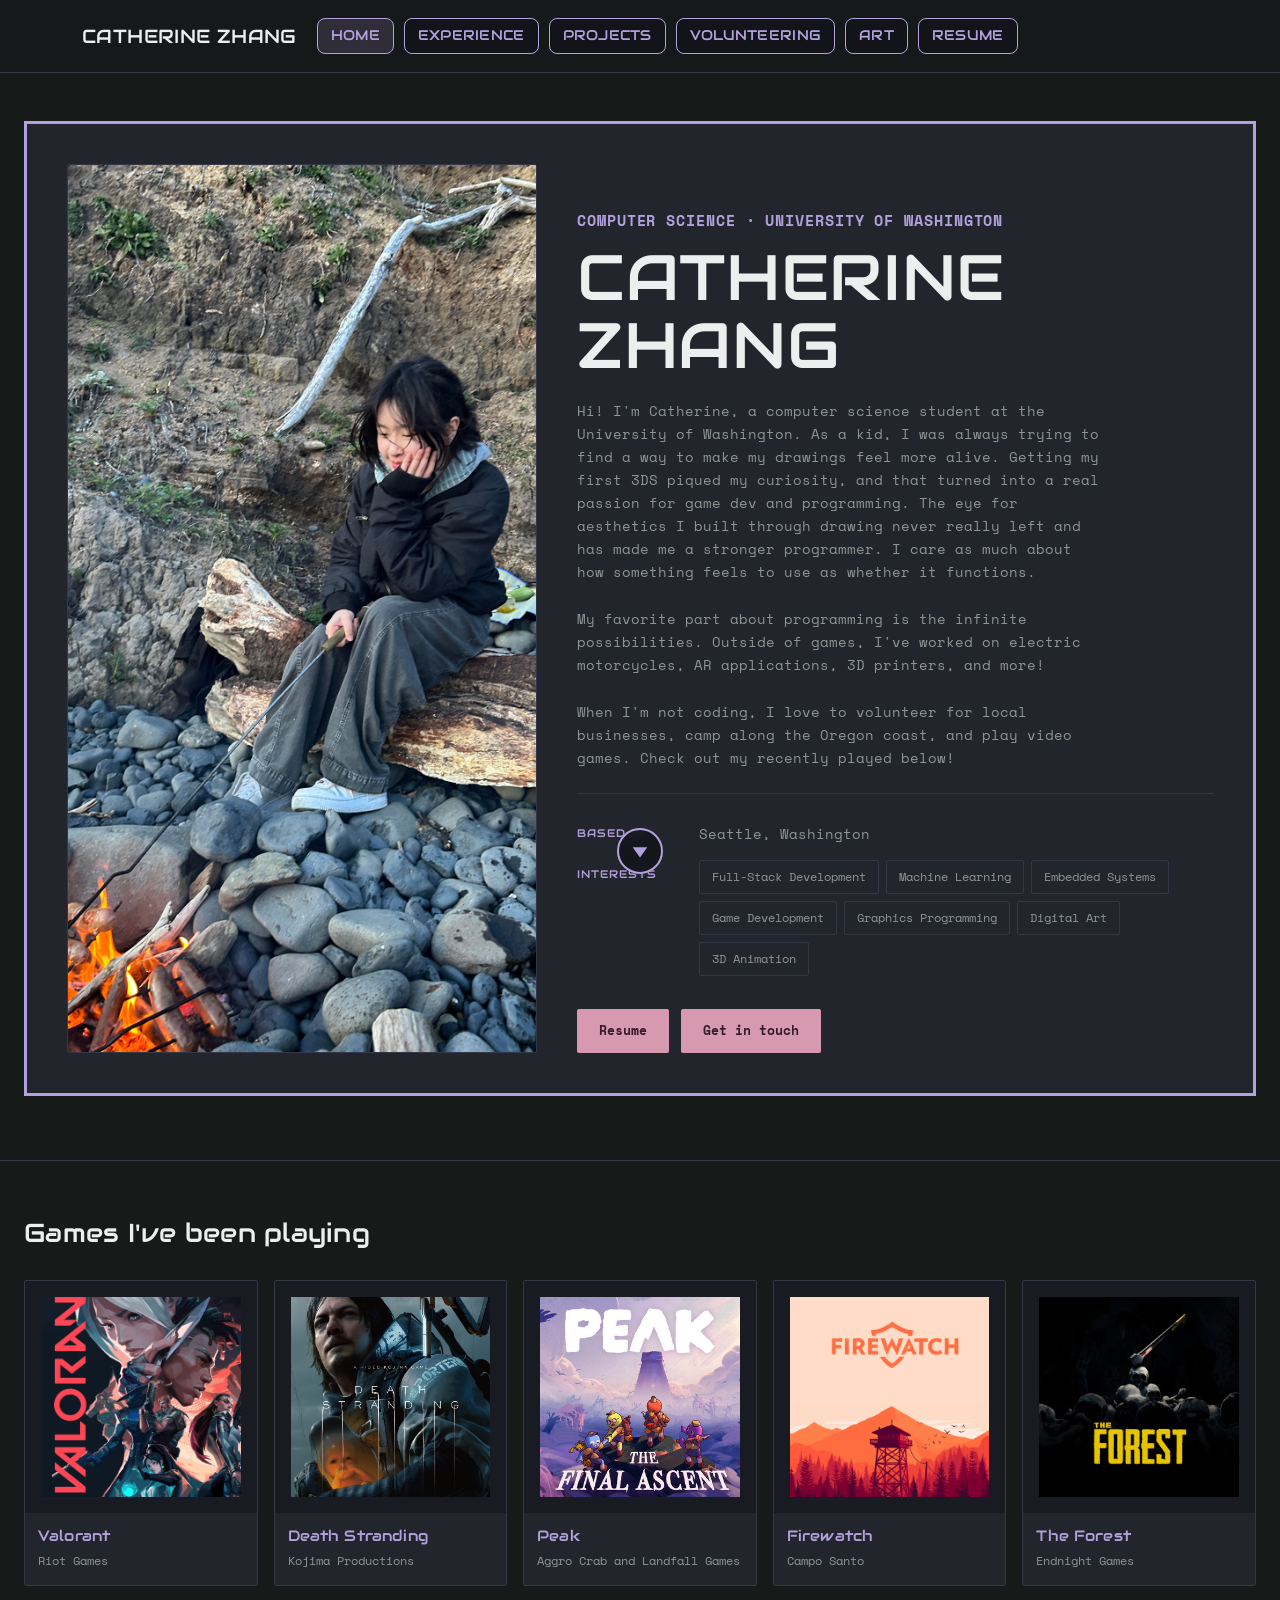
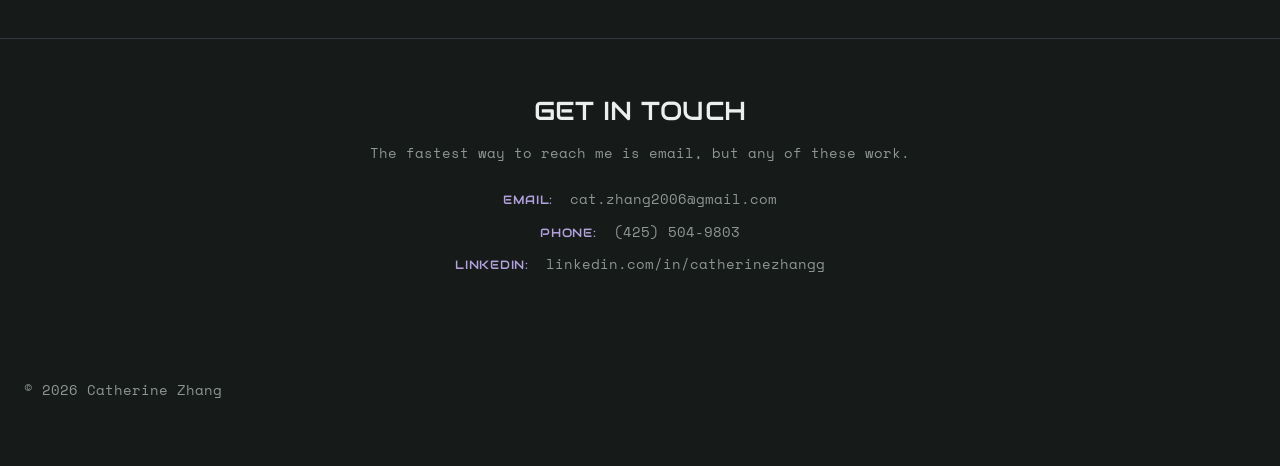
==== index.html @ 92e4685d "awdadawdaw" ====
<!DOCTYPE html>
<html lang="en">
<head>
<meta charset="UTF-8">
<meta name="viewport" content="width=device-width, initial-scale=1.0">
<title>Catherine</title>
<link rel="stylesheet" href="styles.css">
</head>
<body>

<nav class="site-nav">
  <div class="wrap">
    <div class="nav-left">
      <div class="nav-logo">
        <!-- Replace this div's content with: <img src="assets/logo.png" alt="Catherine Zhang logo"> -->
      </div>
      <div class="nav-name">Catherine Zhang</div>
      <ul class="nav-links">
        <li><a href="index.html">Home</a></li>
        <li><a href="experience.html">Experience</a></li>
        <li><a href="projects.html">Projects</a></li>
        <li><a href="volunteering.html">Volunteering</a></li>
        <li><a href="art.html">Art</a></li>
        <li><a href="resume.html">Resume</a></li>
      </ul>
    </div>
  </div>
</nav>

<section class="hero">
  <div class="wrap">
    <div class="hero-panel">
      <div class="hero-photo">
        <img src="assets/campfire.jpg" alt="Catherine Zhang">
      </div>
      <div class="hero-text">
        <div class="eyebrow">COMPUTER SCIENCE · UNIVERSITY OF WASHINGTON</div>
        <h1>Catherine Zhang</h1>
        <p class="bio">
          Hi! I'm Catherine, a computer science student at the University of Washington.
          As a kid, I was always trying to find a way to make my drawings feel more alive.
          Getting my first 3DS piqued my curiosity, and that turned into a real passion
          for game dev and programming. The eye for aesthetics I built through drawing
          never really left and has made me a stronger programmer. I care as much about
          how something feels to use as whether it functions.
        </p>
        <p class="bio">
          My favorite part about programming is the infinite possibilities. Outside of
          games, I've worked on electric motorcycles, AR applications, 3D printers, and
          more!
        </p>
        <p class="bio">
          When I'm not coding, I love to volunteer for local businesses, camp along the
          Oregon coast, and play video games. Check out my recently played below!
        </p>
        <dl class="facts">
          <div class="row">
            <dt>Based in</dt>
            <dd>Seattle, Washington</dd>
          </div>
          <div class="row">
            <dt>Interests</dt>
            <dd class="focus-tags">
              <span class="tag">Full-Stack Development</span>
              <span class="tag">Machine Learning</span>
              <span class="tag">Embedded Systems</span>
              <span class="tag">Game Development</span>
              <span class="tag">Graphics Programming</span>
              <span class="tag">Digital Art</span>
              <span class="tag">3D Animation</span>
            </dd>
          </div>
        </dl>
        <div class="button-row">
          <a class="btn" href="resume.html">Resume</a>
          <a class="btn" href="#contact">Get in touch</a>
        </div>
      </div>
    </div>
  </div>
</section>

<section class="section">
  <div class="wrap">
    <h2>Games I've been playing</h2>
    <div class="games-row" id="games-row"></div>
  </div>
</section>

<section class="section contact-section" id="contact">
  <div class="wrap">
    <h2>Get in touch</h2>
    <p class="contact-lead">
      The fastest way to reach me is email, but any of these work.
    </p>
    <ul class="contact-list">
      <li>
        <span class="contact-label">Email:</span>
        <a href="mailto:cat.zhang2006@gmail.com">cat.zhang2006@gmail.com</a>
      </li>
      <li>
        <span class="contact-label">Phone:</span>
        <a href="tel:+14255049803">(425) 504-9803</a>
      </li>
      <li>
        <span class="contact-label">LinkedIn:</span>
        <a href="https://www.linkedin.com/in/catherinezhangg/" target="_blank" rel="noopener">linkedin.com/in/catherinezhangg</a>
      </li>
    </ul>
  </div>
</section>

<footer>
  <div class="wrap">&copy; 2026 Catherine Zhang</div>
</footer>

<button class="scroll-cue" type="button" aria-label="Scroll down">
  <svg viewBox="0 0 24 24" fill="currentColor" aria-hidden="true">
    <polygon points="4,8 20,8 12,19"></polygon>
  </svg>
</button>

<script src="data.js"></script>
<script src="script.js"></script>
</body>
</html>
---- styles.css ----
@import url('https://fonts.googleapis.com/css2?family=Audiowide&family=Space+Mono:wght@400;700&family=Work+Sans:wght@400;500;600&display=swap');

:root {
  --bg: #161a19;
  --panel: #23252d;
  --panel-line: #343745;
  --tab-bg: #12141a;
  --sunken: #191b22;
  --folder-ink: #331b26;
  --block-inset: 62px;
  --text: #ecefee;
  --text-muted: #8d9694;
  --accent: #b3a1de;
  --accent-dim: rgba(179, 161, 222, 0.16);
  --accent-2: #d699b0;
  --accent-2-light: #e2b6c7;
  --max-width: 1700px;
  --font-heading: 'Audiowide', sans-serif;
  --font-body: 'Space Mono', 'Work Sans', monospace;
}

* { box-sizing: border-box; }

html { scroll-behavior: smooth; }

body {
  margin: 0;
  background: var(--bg);
  color: var(--text);
  font-family: var(--font-body);
  font-size: 16px;
  line-height: 1.6;
}

h1, h2, h3, .display {
  font-family: var(--font-heading);
  font-weight: 400;
  letter-spacing: 0.01em;
  margin: 0;
  text-transform: none;
}

a { color: inherit; text-decoration: none; }
img { max-width: 100%; display: block; }

.wrap {
  max-width: var(--max-width);
  margin: 0 auto;
  padding: 0 24px;
}

/* ---------- Nav ---------- */

nav.site-nav {
  position: sticky;
  top: 0;
  z-index: 10;
  background: rgba(22, 26, 25, 0.92);
  backdrop-filter: blur(8px);
  border-bottom: 1px solid var(--panel-line);
}

nav.site-nav .wrap {
  display: flex;
  align-items: center;
  height: 72px;
}

.nav-left {
  display: flex;
  align-items: center;
  gap: 20px;
  flex-wrap: wrap;
}

.nav-logo {
  width: 38px;
  height: 38px;
  flex-shrink: 0;
}

.nav-logo img { width: 100%; height: 100%; object-fit: contain; }

.nav-name {
  font-family: var(--font-heading);
  font-size: 1.2rem;
  color: var(--text);
  letter-spacing: 0.02em;
  text-transform: uppercase;
}

.nav-links {
  display: flex;
  gap: 10px;
  list-style: none;
  margin: 0;
  padding: 0;
}

.nav-links a {
  display: inline-block;
  padding: 6px 13px;
  border-radius: 8px;
  border: 1px solid var(--accent);
  background: var(--tab-bg);
  color: var(--accent);
  font-family: var(--font-heading);
  font-size: 0.85rem;
  font-weight: 400;
  letter-spacing: 0.02em;
  text-transform: uppercase;
  transition: background 0.15s ease, color 0.15s ease, border-color 0.15s ease;
}

.nav-links a:hover {
  background: var(--accent-2);
  border-color: var(--accent-2);
  color: var(--folder-ink);
}

.nav-links a.active {
  background: var(--accent-dim);
  color: var(--accent);
}

/* ---------- Hero (home) ---------- */

.hero {
  padding: 48px 0 64px;
}

.hero-panel {
  border: 3px solid var(--accent);
  border-radius: 0;
  padding: 40px;
  display: grid;
  grid-template-columns: 0.85fr 1.15fr;
  gap: 40px;
  align-items: stretch;
  background: var(--panel);
}

/* no fixed ratio — the photo takes its height from the text column so the
   panel stays balanced however long the bio gets */
.hero-photo {
  border-radius: 2px;
  overflow: hidden;
  background: var(--sunken);
  border: 1px solid var(--panel-line);
}

.placeholder-note {
  color: var(--text-muted);
  font-size: 0.85rem;
  text-align: center;
  padding: 24px;
}

.hero-photo img { width: 100%; height: 100%; object-fit: cover; }

.hero-text { padding-top: 44px; }

.hero-text .eyebrow {
  color: var(--accent);
  font-size: 0.95rem;
  font-weight: 600;
  letter-spacing: 0.06em;
  margin-bottom: 12px;
}

.hero-text h1 {
  font-size: 4rem;
  line-height: 1.05;
  margin-bottom: 20px;
  text-transform: uppercase;
}

.hero-text p.bio {
  color: var(--text-muted);
  font-size: 0.9rem;
  max-width: 58ch;
  margin-bottom: 24px;
}

.facts {
  margin: 0 0 26px;
  padding: 18px 0 0;
  border-top: 1px solid var(--panel-line);
}

.facts .row {
  display: grid;
  grid-template-columns: 110px 1fr;
  gap: 12px;
  padding: 7px 0;
}

.facts dt {
  font-family: var(--font-heading);
  font-size: 0.68rem;
  letter-spacing: 0.09em;
  text-transform: uppercase;
  color: var(--accent);
  padding-top: 6px;
}

.facts dd {
  margin: 0;
  color: var(--text-muted);
  font-size: 0.85rem;
  padding-top: 5px;
}

.facts .focus-tags {
  display: flex;
  flex-wrap: wrap;
  gap: 7px;
  padding-top: 0;
}

.tag {
  border: 1px solid var(--panel-line);
  color: var(--text-muted);
  font-size: 0.78rem;
  padding: 6px 12px;
  border-radius: 2px;
}

.button-row { display: flex; gap: 12px; flex-wrap: wrap; }

.btn {
  display: inline-block;
  padding: 12px 22px;
  border-radius: 2px;
  background: var(--accent-2);
  color: var(--folder-ink);
  font-weight: 600;
  font-size: 0.8rem;
  transition: background 0.15s ease;
}

.btn:hover { background: var(--accent-2-light); }

/* ---------- Section headings ---------- */

.section { padding: 52px 0; border-top: 1px solid var(--panel-line); }
.section h2 { font-size: 1.6rem; margin-bottom: 26px; }

/* ---------- Games row ---------- */

.games-row {
  display: grid;
  grid-template-columns: repeat(5, 1fr);
  gap: 16px;
}

.game-card {
  display: block;
  position: relative;
  border-radius: 2px;
  overflow: hidden;
  border: 1px solid var(--panel-line);
  transition: border-color 0.15s ease;
}

a.game-card:hover { border-color: var(--accent-2); }
a.game-card:hover .caption h3 { color: var(--accent-2); }

.game-card .thumb {
  aspect-ratio: 1;
  background: var(--sunken);
  display: flex;
  align-items: center;
  justify-content: center;
  color: var(--text-muted);
  font-size: 0.8rem;
  text-align: center;
  padding: 16px;
}

.game-card .thumb img { width: 100%; height: 100%; object-fit: cover; }

.game-card .caption {
  padding: 11px 13px 13px;
  background: var(--panel);
}

.game-card .caption h3 {
  font-size: 0.92rem;
  color: var(--accent);
  margin-bottom: 4px;
}

.game-card .caption p {
  font-style: italic;
  color: var(--text-muted);
  font-size: 0.85rem;
  margin: 0;
}

.game-card .caption p.dev {
  font-style: normal;
  font-size: 0.72rem;
  margin-bottom: 2px;
}

/* ---------- Generic page header ---------- */

.page-header { padding: 56px 0 8px; }
.page-header h1 { font-size: 2.4rem; }
.page-header p { color: var(--text-muted); margin-top: 10px; max-width: 60ch; }

/* line the page title up with the left edge of the block beneath it */
.page-header.inset { padding-top: 34px; }
.page-header.inset .wrap { padding-left: calc(24px + var(--block-inset)); }
.art-grid { margin: 0 var(--block-inset); }

/* ---------- File folder (experience / projects / volunteering) ---------- */

.folder-section {
  border-top: none;
  padding-top: 0;
}

.folder-shell {
  position: relative;
  padding: 0 var(--block-inset);
}

/* the strip's 3px bottom padding gives the open tab room to hang over the
   block's top border without the scroll container clipping it */
.folder-tabs {
  position: relative;
  z-index: 3;
  display: flex;
  align-items: flex-end;
  gap: 0 6px;
  padding: 0 0 3px 16px;
  margin-bottom: -3px;
  overflow-x: auto;
  scrollbar-width: none;
}

.folder-tabs::-webkit-scrollbar { display: none; }

.folder-tab {
  position: relative;
  z-index: 1;
  flex: 0 0 auto;
  appearance: none;
  cursor: pointer;
  margin: 0;
  padding: 11px 32px 13px;
  border: 0;
  background: none;
  color: var(--folder-ink);
  font-family: var(--font-heading);
  font-size: 0.78rem;
  letter-spacing: 0.04em;
  text-transform: uppercase;
  white-space: nowrap;
  transition: color 0.15s ease;
}

/* the tapered tab is two clipped layers: ::before is the outline, ::after is
   the fill inset by the outline's 3px. A transformed shape would scale the
   border, so the outline is drawn as geometry instead. */
.folder-tab::before,
.folder-tab::after {
  content: "";
  position: absolute;
  transition: background 0.15s ease;
}

/* the extra points at the top corners round them off; the -1px bottom laps
   the outline into the block's border so no hairline gap shows at the join */
.folder-tab::before {
  inset: 0 0 -1px;
  z-index: -2;
  background: var(--accent-2);
  clip-path: polygon(
    20.5px 0,
    calc(100% - 20.5px) 0,
    calc(100% - 16.6px) 0.5px,
    calc(100% - 13.6px) 2.1px,
    calc(100% - 11.3px) 4.6px,
    calc(100% - 9.9px) 8.2px,
    100% 100%,
    0 100%,
    9.9px 8.2px,
    11.3px 4.6px,
    13.6px 2.1px,
    16.6px 0.5px
  );
}

.folder-tab::after {
  inset: 3px 3px 0;
  z-index: -1;
  background: var(--accent-2);
  clip-path: polygon(
    17.5px 0,
    calc(100% - 17.5px) 0,
    calc(100% - 14.7px) 0.4px,
    calc(100% - 12.5px) 1.5px,
    calc(100% - 10.8px) 3.4px,
    calc(100% - 9.7px) 6px,
    100% 100%,
    0 100%,
    9.7px 6px,
    10.8px 3.4px,
    12.5px 1.5px,
    14.7px 0.4px
  );
}

.folder-tab:hover::before,
.folder-tab:hover::after { background: var(--accent-2-light); }

.folder-tab[aria-selected="true"] {
  z-index: 4;
  padding-top: 14px;
  padding-bottom: 16px;
  color: var(--text);
}

.folder-tab[aria-selected="true"]::before,
.folder-tab[aria-selected="true"]:hover::before { background: var(--accent); }

/* the fill runs 3px past the tab's base to erase the block's top border,
   while the outline stops at it — so the strokes meet without overshooting */
.folder-tab[aria-selected="true"]::after,
.folder-tab[aria-selected="true"]:hover::after {
  inset: 3px 3px -3px;
  background: var(--panel);
}

.folder-body {
  position: relative;
  z-index: 2;
  min-height: 560px;
  border: 3px solid var(--accent);
  border-radius: 0 3px 3px 3px;
  background: var(--panel);
  padding: 34px 38px 38px;
}

.folder-panel { display: none; }
.folder-panel.is-active { display: block; }

.folder-head {
  border-bottom: 1px solid var(--panel-line);
  padding-bottom: 18px;
  margin-bottom: 26px;
}

.folder-head h2 {
  font-size: 1.75rem;
  text-transform: uppercase;
  margin-bottom: 8px;
}

.folder-org { color: var(--accent); font-size: 0.9rem; }
.folder-when { color: var(--text-muted); font-size: 0.82rem; margin-top: 2px; }

.folder-grid {
  display: grid;
  grid-template-columns: 1fr 1fr;
  gap: 38px;
  align-items: start;
}

.folder-text p { color: var(--text-muted); margin: 0 0 16px; }

.skill-boxes {
  display: flex;
  flex-wrap: wrap;
  gap: 12px;
  margin-top: 22px;
}

.skill-box {
  flex: 1 1 190px;
  border: 1px solid var(--panel-line);
  border-radius: 2px;
  padding: 14px 16px 16px;
  background: var(--tab-bg);
}

.skill-box h4 {
  font-family: var(--font-heading);
  font-size: 0.7rem;
  font-weight: 400;
  color: var(--accent);
  letter-spacing: 0.1em;
  text-transform: uppercase;
  margin: 0 0 10px;
}

.skill-chips { display: flex; flex-wrap: wrap; gap: 6px; }

.folder-shots {
  display: grid;
  grid-template-columns: repeat(2, 1fr);
  gap: 14px;
}

.folder-shot {
  margin: 0;
  border: 1px solid var(--panel-line);
  border-radius: 2px;
  background: var(--sunken);
  overflow: hidden;
}

.folder-shot img { width: 100%; height: 100%; object-fit: cover; aspect-ratio: 4 / 3; }

.folder-shot.is-empty {
  aspect-ratio: 4 / 3;
  border-style: dashed;
  display: flex;
  align-items: center;
  justify-content: center;
}

.folder-shot figcaption {
  padding: 8px 10px 10px;
  font-size: 0.75rem;
  color: var(--text-muted);
}

.folder-arrow {
  position: absolute;
  top: 50%;
  transform: translateY(-50%);
  width: 46px;
  height: 46px;
  display: grid;
  place-items: center;
  padding: 0;
  border: 2px solid var(--accent);
  border-radius: 50%;
  background: var(--tab-bg);
  color: var(--accent);
  cursor: pointer;
  transition: background 0.15s ease, color 0.15s ease, border-color 0.15s ease;
}

.folder-arrow svg { width: 21px; height: 21px; }
.folder-arrow.prev { left: 4px; }
.folder-arrow.prev svg { transform: scaleX(-1); }
.folder-arrow.next { right: 4px; }

.folder-arrow:hover {
  background: var(--accent-2);
  border-color: var(--accent-2);
  color: var(--folder-ink);
}

/* ---------- Get in touch ---------- */

.contact-section {
  scroll-margin-top: 92px;
  padding-bottom: 60px;
  text-align: center;
}

.contact-section h2 { text-transform: uppercase; }

.contact-lead {
  color: var(--text-muted);
  font-size: 0.88rem;
  margin: -16px 0 24px;
}

.contact-list {
  list-style: none;
  margin: 0;
  padding: 0;
  display: flex;
  flex-direction: column;
  gap: 10px;
  font-size: 0.88rem;
}

.contact-label {
  font-family: var(--font-heading);
  font-size: 0.72rem;
  letter-spacing: 0.06em;
  text-transform: uppercase;
  color: var(--accent);
  margin-right: 8px;
}

.contact-list a {
  color: var(--text-muted);
  border-bottom: 1px solid transparent;
  transition: color 0.15s ease, border-color 0.15s ease;
}

.contact-list a:hover {
  color: var(--accent);
  border-bottom-color: var(--accent);
}

/* ---------- Scroll cue ---------- */

.scroll-cue {
  position: fixed;
  left: 50%;
  bottom: 26px;
  z-index: 20;
  transform: translateX(-50%);
  width: 46px;
  height: 46px;
  display: grid;
  place-items: center;
  padding: 0;
  border: 2px solid var(--accent);
  border-radius: 50%;
  background: rgba(18, 20, 26, 0.85);
  backdrop-filter: blur(6px);
  color: var(--accent);
  cursor: pointer;
  animation: cue-bob 1.9s ease-in-out infinite;
  transition: opacity 0.3s ease, visibility 0.3s ease;
}

.scroll-cue svg { width: 22px; height: 22px; }

.scroll-cue:hover {
  background: var(--accent-2);
  border-color: var(--accent-2);
  color: var(--folder-ink);
}

.scroll-cue.is-hidden {
  opacity: 0;
  visibility: hidden;
}

@keyframes cue-bob {
  0%, 100% { transform: translate(-50%, 0); }
  50% { transform: translate(-50%, 7px); }
}

/* ---------- Art gallery ---------- */

.art-grid { display: grid; grid-template-columns: repeat(3, 1fr); gap: 18px; }

.art-grid .thumb {
  aspect-ratio: 1;
  background: var(--sunken);
  border: 1px solid var(--panel-line);
  border-radius: 2px;
  overflow: hidden;
  display: flex;
  align-items: center;
  justify-content: center;
  color: var(--text-muted);
  font-size: 0.8rem;
  text-align: center;
  padding: 12px;
}

.art-grid .thumb img { width: 100%; height: 100%; object-fit: cover; }
.art-grid figcaption { font-size: 0.85rem; color: var(--text-muted); margin-top: 8px; }

/* ---------- Resume page ---------- */

.resume-body { margin: 0 var(--block-inset); }

.resume-download {
  display: inline-block;
  margin: 4px 0 32px;
  padding: 12px 22px;
  background: var(--accent-2);
  color: var(--folder-ink);
  border-radius: 2px;
  font-weight: 600;
  font-size: 0.9rem;
}

.resume-embed {
  width: 100%;
  height: 900px;
  border: 1px solid var(--panel-line);
  border-radius: 2px;
  background: var(--panel);
}

/* ---------- Footer ---------- */

footer { padding: 44px 0 64px; color: var(--text-muted); font-size: 0.85rem; }

/* ---------- Responsive ---------- */

@media (max-width: 1100px) {
  .folder-grid { grid-template-columns: 1fr; gap: 26px; }
  .folder-body { min-height: 0; }
  .games-row { grid-template-columns: repeat(3, 1fr); }
}

@media (max-width: 760px) {
  :root { --block-inset: 0px; }
  .hero-panel { grid-template-columns: 1fr; padding: 24px; }
  .hero-photo { aspect-ratio: 4 / 5; }
  .games-row { grid-template-columns: repeat(2, 1fr); }
  .art-grid { grid-template-columns: repeat(2, 1fr); }
  nav.site-nav .wrap { flex-wrap: wrap; height: auto; padding: 14px 24px; }
  .nav-left { gap: 12px; }
  .nav-links { gap: 6px; flex-wrap: wrap; }
  .nav-links a { padding: 5px 11px; font-size: 0.76rem; }

  .folder-shell { padding: 0 0 66px; }
  .folder-body { padding: 24px 20px 28px; }
  .folder-head h2 { font-size: 1.3rem; }
  .folder-arrow { top: auto; bottom: 0; transform: none; }
  .folder-arrow.prev { left: 25%; }
  .folder-arrow.next { right: 25%; }
}

@media (prefers-reduced-motion: reduce) {
  html { scroll-behavior: auto; }
  .nav-links a, .btn, .folder-tab, .folder-arrow, .contact-list a, .game-card { transition: none; }
  .scroll-cue { animation: none; }
}

a:focus-visible, .btn:focus-visible {
  outline: 2px solid var(--accent-2);
  outline-offset: 2px;
}
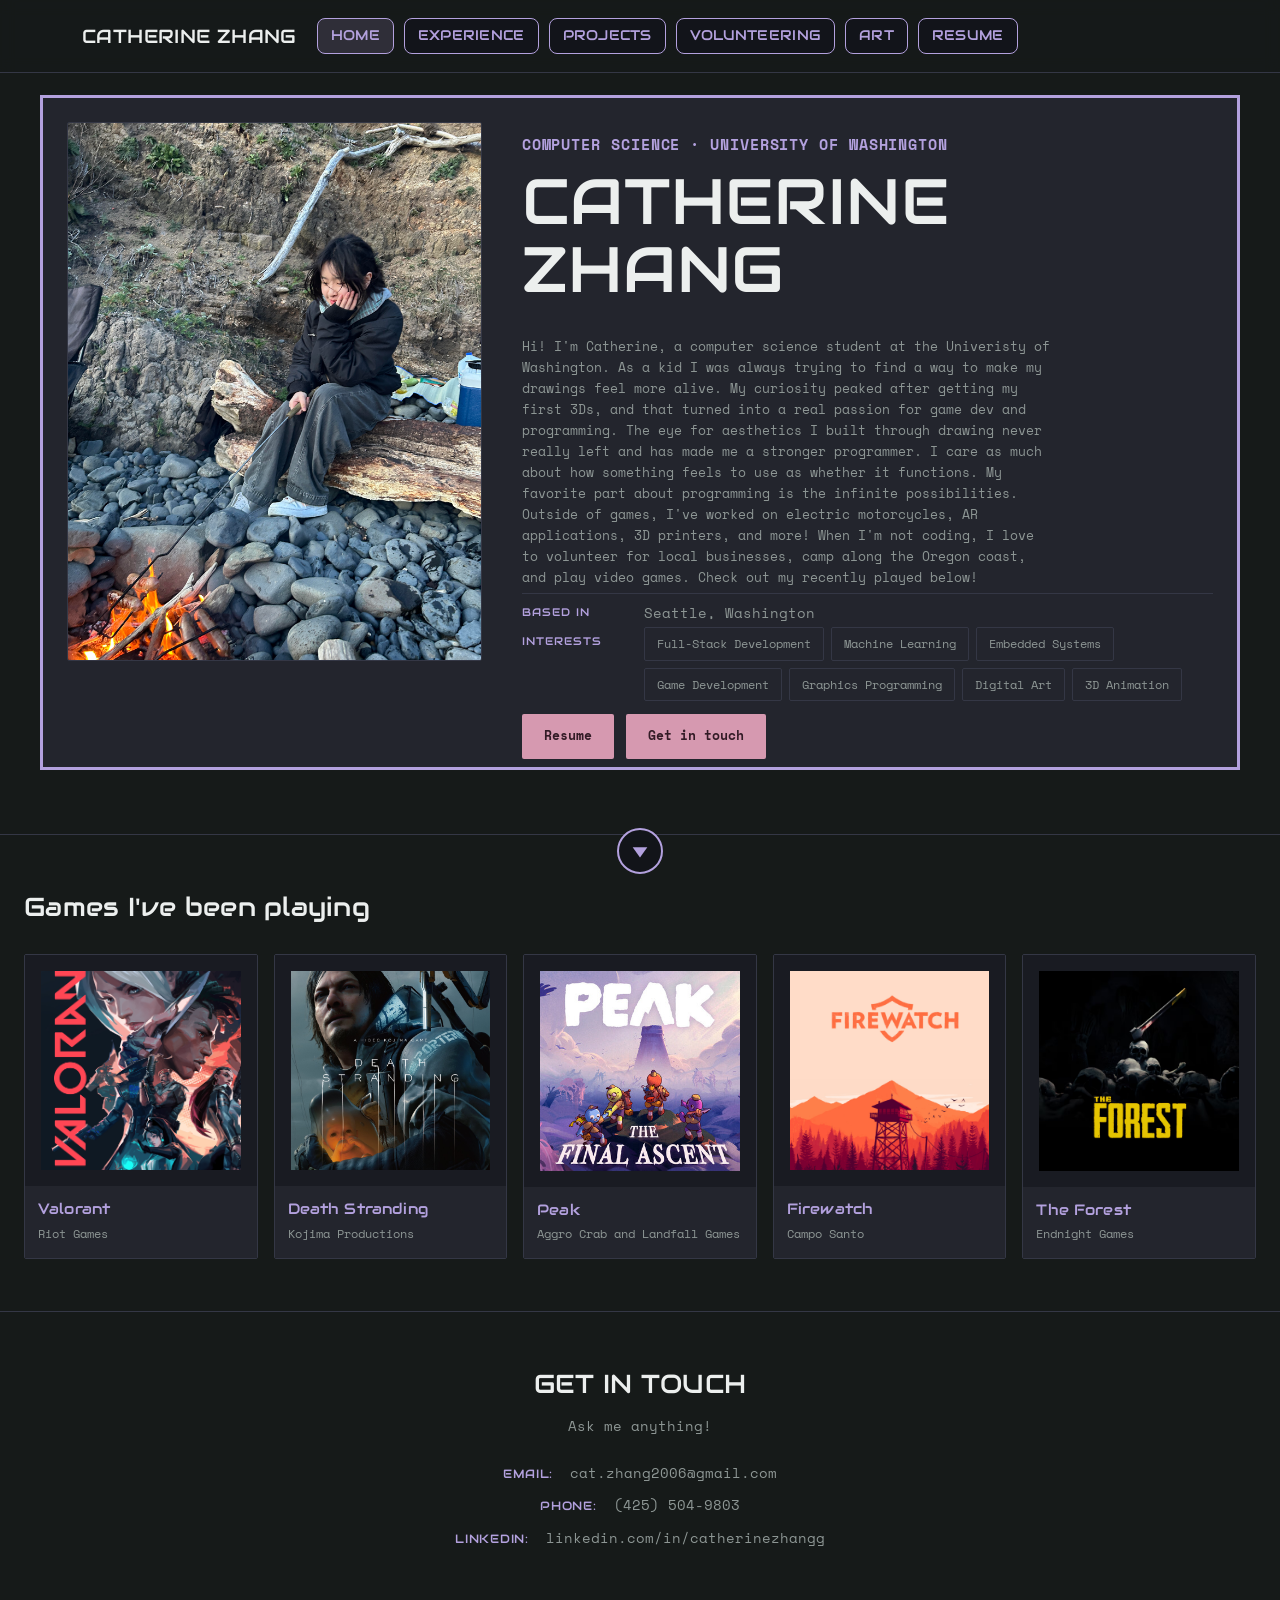
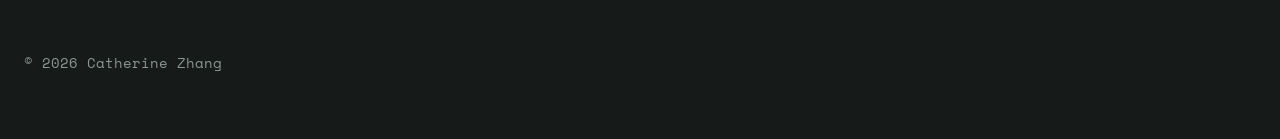
==== commit a4a36eaa: "update" ====
--- a/index.html
+++ b/index.html
@@ -37,21 +37,16 @@
         <div class="eyebrow">COMPUTER SCIENCE · UNIVERSITY OF WASHINGTON</div>
         <h1>Catherine Zhang</h1>
         <p class="bio">
-          Hi! I'm Catherine, a computer science student at the University of Washington.
-          As a kid, I was always trying to find a way to make my drawings feel more alive.
-          Getting my first 3DS piqued my curiosity, and that turned into a real passion
-          for game dev and programming. The eye for aesthetics I built through drawing
-          never really left and has made me a stronger programmer. I care as much about
-          how something feels to use as whether it functions.
-        </p>
-        <p class="bio">
-          My favorite part about programming is the infinite possibilities. Outside of
-          games, I've worked on electric motorcycles, AR applications, 3D printers, and
-          more!
-        </p>
-        <p class="bio">
-          When I'm not coding, I love to volunteer for local businesses, camp along the
-          Oregon coast, and play video games. Check out my recently played below!
+          Hi! I'm Catherine, a computer science student at the Univeristy of Washington. 
+          As a kid I was always trying to find a way to make my drawings feel more alive. 
+          My curiosity peaked after getting my first 3Ds, and that turned into a real passion 
+          for game dev and programming. The eye for aesthetics I built through drawing never
+          really left and has made me a stronger programmer. I care as much about how something feels 
+          to use as whether it functions. 
+          My favorite part about programming is the infinite possibilities. Outside of games, I've worked on 
+          electric motorcycles, AR applications, 3D printers, and more!
+          When I'm not coding, I love to volunteer for local businesses, camp along the Oregon coast, 
+          and play video games. Check out my recently played below!
         </p>
         <dl class="facts">
           <div class="row">
@@ -91,7 +86,7 @@
   <div class="wrap">
     <h2>Get in touch</h2>
     <p class="contact-lead">
-      The fastest way to reach me is email, but any of these work.
+      Ask me anything!
     </p>
     <ul class="contact-list">
       <li>
--- a/styles.css
+++ b/styles.css
@@ -126,23 +126,27 @@
 /* ---------- Hero (home) ---------- */
 
 .hero {
-  padding: 48px 0 64px;
+  padding: 22px 0 64px;
 }
 
 .hero-panel {
   border: 3px solid var(--accent);
   border-radius: 0;
-  padding: 40px;
+  margin: 0 16px;
+  padding: 24px 24px 18px;
   display: grid;
-  grid-template-columns: 0.85fr 1.15fr;
+  grid-template-columns: 0.75fr 1.25fr;
   gap: 40px;
   align-items: stretch;
   background: var(--panel);
 }
 
-/* no fixed ratio — the photo takes its height from the text column so the
-   panel stays balanced however long the bio gets */
+/* locked to the photo's own 3:4 ratio so it shows the full frame at every
+   width instead of cropping into a tall strip as the column narrows */
 .hero-photo {
+  position: relative;
+  aspect-ratio: 0.77;
+  align-self: start;
   border-radius: 2px;
   overflow: hidden;
   background: var(--sunken);
@@ -156,9 +160,16 @@
   padding: 24px;
 }
 
-.hero-photo img { width: 100%; height: 100%; object-fit: cover; }
-
-.hero-text { padding-top: 44px; }
+.hero-photo img { position: absolute; inset: 0; width: 100%; height: 100%; object-fit: cover; }
+
+/* centres the text against the photo where there is room; the transform nudges
+   it down without adding height, so the panel size is unaffected */
+.hero-text {
+  display: flex;
+  flex-direction: column;
+  justify-content: center;
+  transform: translateY(10px);
+}
 
 .hero-text .eyebrow {
   color: var(--accent);
@@ -177,14 +188,14 @@
 
 .hero-text p.bio {
   color: var(--text-muted);
-  font-size: 0.9rem;
-  max-width: 58ch;
-  margin-bottom: 24px;
+  font-size: 0.82rem;
+  max-width: 66ch;
+  margin-bottom: 5px;
 }
 
 .facts {
-  margin: 0 0 26px;
-  padding: 18px 0 0;
+  margin: 0 0 12px;
+  padding: 3px 0 0;
   border-top: 1px solid var(--panel-line);
 }
 
@@ -192,7 +203,7 @@
   display: grid;
   grid-template-columns: 110px 1fr;
   gap: 12px;
-  padding: 7px 0;
+  padding: 1px 0;
 }
 
 .facts dt {
@@ -317,7 +328,8 @@
 
 /* ---------- File folder (experience / projects / volunteering) ---------- */
 
-.folder-section {
+.folder-section,
+.resume-section {
   border-top: none;
   padding-top: 0;
 }
@@ -460,7 +472,7 @@
   margin-bottom: 8px;
 }
 
-.folder-org { color: var(--accent); font-size: 0.9rem; }
+.folder-org { color: var(--accent); font-size: 1.15rem; }
 .folder-when { color: var(--text-muted); font-size: 0.82rem; margin-top: 2px; }
 
 .folder-grid {
@@ -704,7 +716,6 @@
 @media (max-width: 760px) {
   :root { --block-inset: 0px; }
   .hero-panel { grid-template-columns: 1fr; padding: 24px; }
-  .hero-photo { aspect-ratio: 4 / 5; }
   .games-row { grid-template-columns: repeat(2, 1fr); }
   .art-grid { grid-template-columns: repeat(2, 1fr); }
   nav.site-nav .wrap { flex-wrap: wrap; height: auto; padding: 14px 24px; }
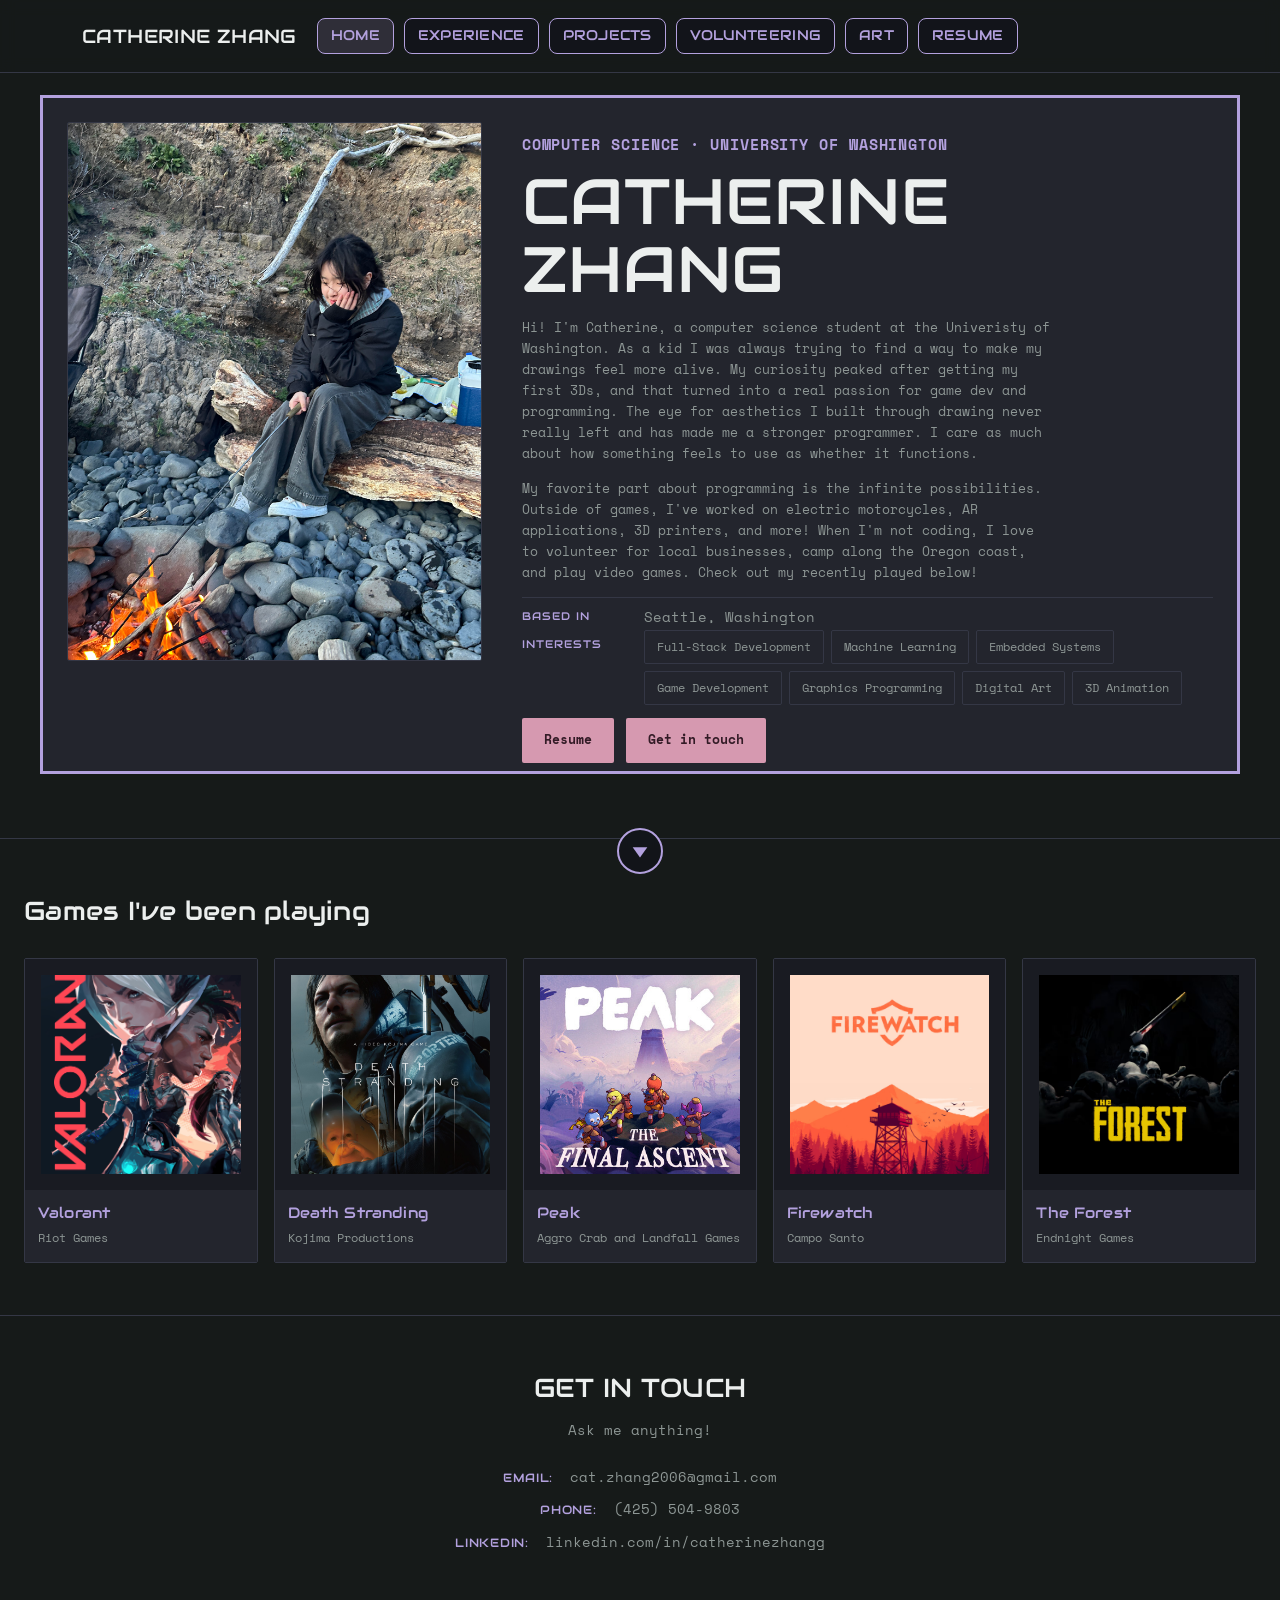
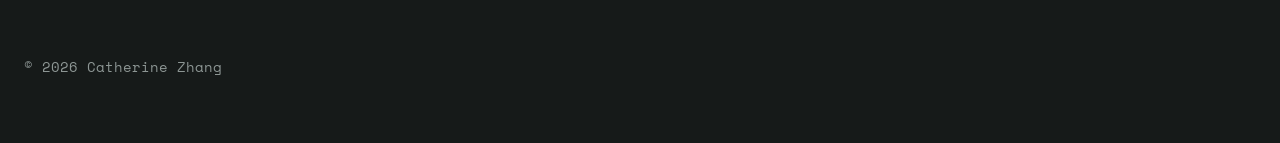
==== commit 73e663b6: "update" ====
--- a/index.html
+++ b/index.html
@@ -41,11 +41,13 @@
           As a kid I was always trying to find a way to make my drawings feel more alive. 
           My curiosity peaked after getting my first 3Ds, and that turned into a real passion 
           for game dev and programming. The eye for aesthetics I built through drawing never
-          really left and has made me a stronger programmer. I care as much about how something feels 
-          to use as whether it functions. 
-          My favorite part about programming is the infinite possibilities. Outside of games, I've worked on 
+          really left and has made me a stronger programmer. I care as much about how something feels
+          to use as whether it functions.
+        </p>
+        <p class="bio">
+          My favorite part about programming is the infinite possibilities. Outside of games, I've worked on
           electric motorcycles, AR applications, 3D printers, and more!
-          When I'm not coding, I love to volunteer for local businesses, camp along the Oregon coast, 
+          When I'm not coding, I love to volunteer for local businesses, camp along the Oregon coast,
           and play video games. Check out my recently played below!
         </p>
         <dl class="facts">
--- a/styles.css
+++ b/styles.css
@@ -182,7 +182,7 @@
 .hero-text h1 {
   font-size: 4rem;
   line-height: 1.05;
-  margin-bottom: 20px;
+  margin-bottom: 14px;
   text-transform: uppercase;
 }
 
@@ -190,7 +190,9 @@
   color: var(--text-muted);
   font-size: 0.82rem;
   max-width: 66ch;
-  margin-bottom: 5px;
+  /* flex column, so margins add rather than collapse — set both explicitly
+     to keep the gap above and below the bio even */
+  margin: 0 0 14px;
 }
 
 .facts {
@@ -482,7 +484,19 @@
   align-items: start;
 }
 
+/* entries with no photos let the text use the whole block */
+.folder-grid.is-textonly { grid-template-columns: 1fr; }
+.folder-grid.is-textonly .folder-text p { max-width: 78ch; }
+
 .folder-text p { color: var(--text-muted); margin: 0 0 16px; }
+
+.folder-text a {
+  color: var(--accent);
+  text-decoration: underline;
+  text-underline-offset: 2px;
+}
+
+.folder-text a:hover { color: var(--accent-2); }
 
 .skill-boxes {
   display: flex;
@@ -511,28 +525,45 @@
 
 .skill-chips { display: flex; flex-wrap: wrap; gap: 6px; }
 
+/* multi-column instead of a grid: photos flow and the browser balances the two
+   columns, so tall and short shots pack together without leaving row gaps */
 .folder-shots {
-  display: grid;
-  grid-template-columns: repeat(2, 1fr);
-  gap: 14px;
+  column-count: 2;
+  column-gap: 14px;
 }
 
 .folder-shot {
-  margin: 0;
+  break-inside: avoid;
+  margin: 0 0 14px;
   border: 1px solid var(--panel-line);
   border-radius: 2px;
   background: var(--sunken);
   overflow: hidden;
 }
 
-.folder-shot img { width: 100%; height: 100%; object-fit: cover; aspect-ratio: 4 / 3; }
-
-.folder-shot.is-empty {
-  aspect-ratio: 4 / 3;
-  border-style: dashed;
-  display: flex;
-  align-items: center;
-  justify-content: center;
+/* no forced ratio and no cover, so photos are never cropped */
+.folder-shot img { width: 100%; height: auto; display: block; }
+
+/* landscape shots take the full width rather than sitting in one column */
+.folder-shot.is-wide { column-span: all; }
+
+/* shotsLayout: "grid" fills left-to-right in rows instead of flowing down
+   columns — use it when photos are meant to pair up across each row */
+.folder-shots.is-grid {
+  column-count: initial;
+  display: grid;
+  grid-template-columns: 1fr 1fr;
+  gap: 14px;
+  align-items: start;
+}
+
+.folder-shots.is-grid .folder-shot { margin: 0; }
+
+/* set smallShots: true on an entry to scale its photo set down and centre it */
+.folder-shots.is-small {
+  max-width: 78%;
+  margin-left: auto;
+  margin-right: auto;
 }
 
 .folder-shot figcaption {
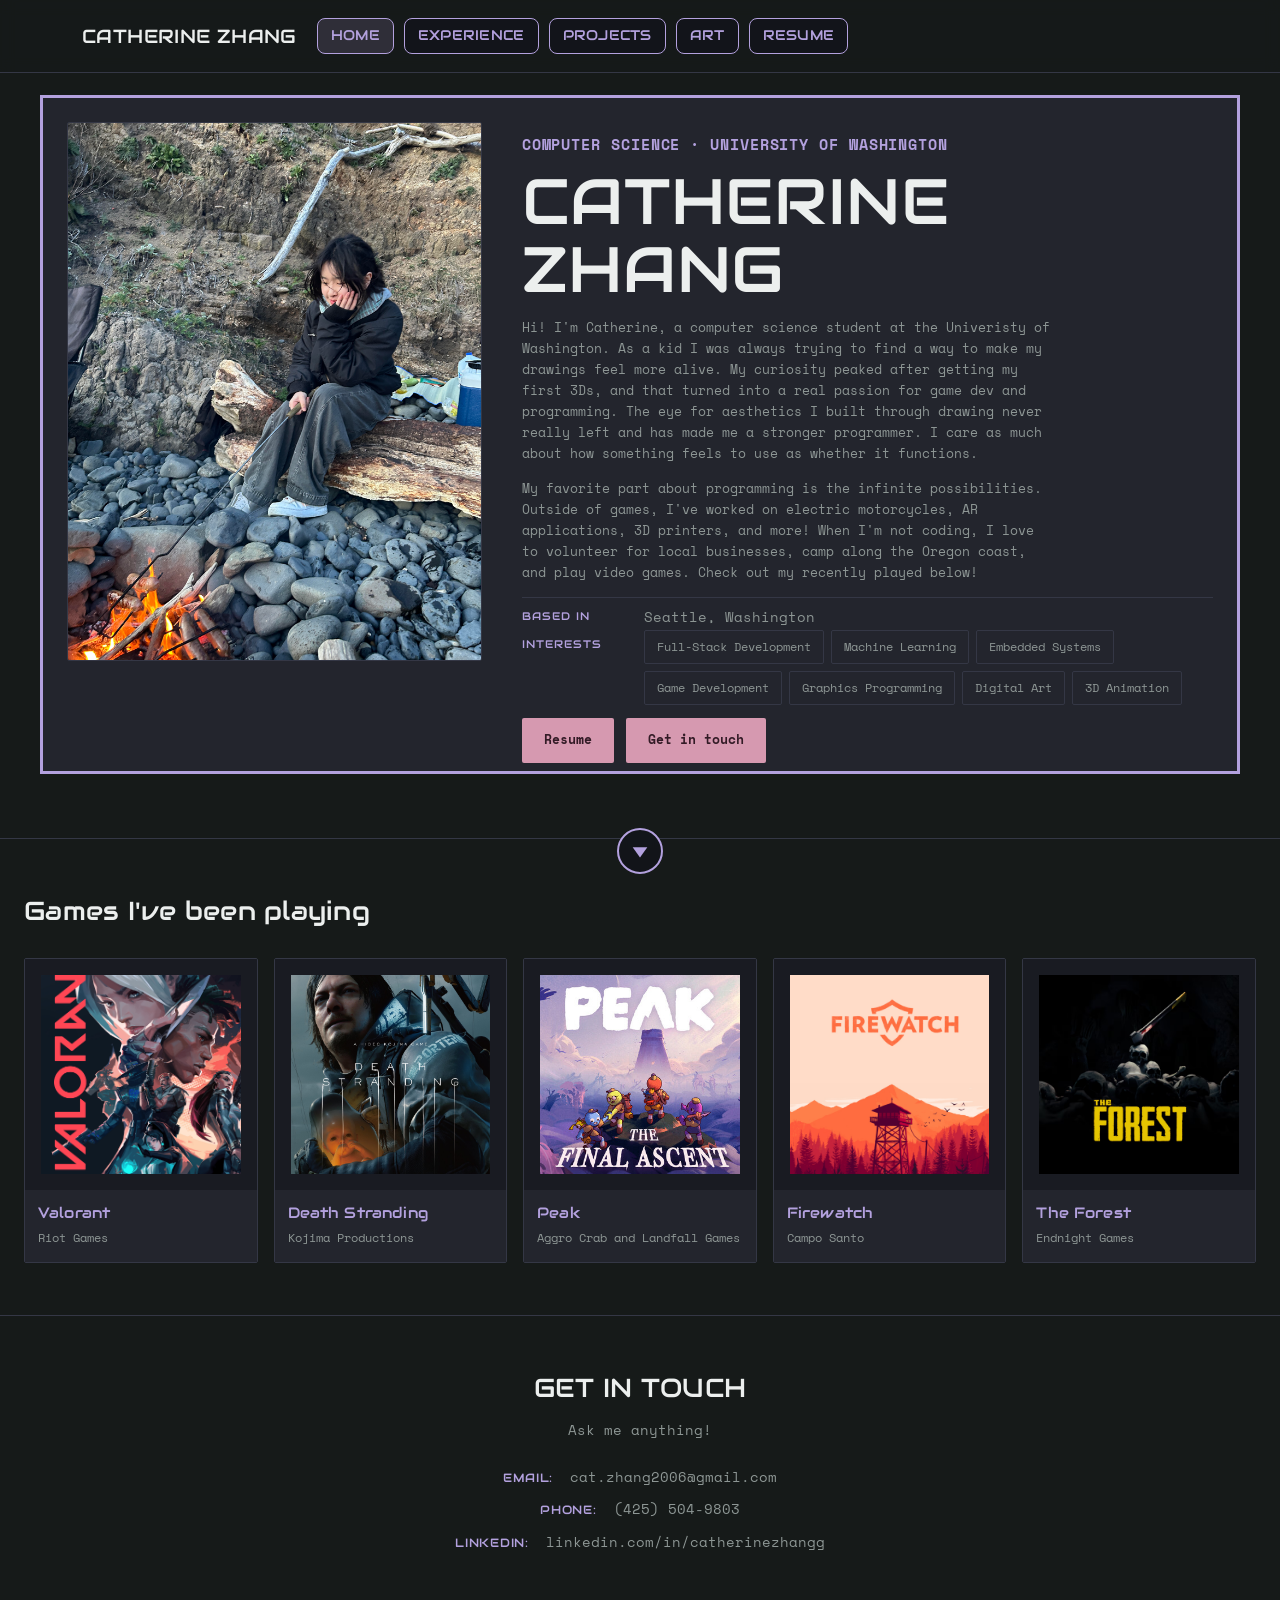
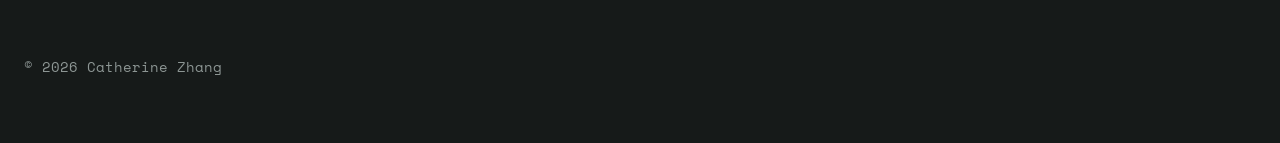
==== commit 63518d9e: "exp" ====
--- a/index.html
+++ b/index.html
@@ -19,7 +19,6 @@
         <li><a href="index.html">Home</a></li>
         <li><a href="experience.html">Experience</a></li>
         <li><a href="projects.html">Projects</a></li>
-        <li><a href="volunteering.html">Volunteering</a></li>
         <li><a href="art.html">Art</a></li>
         <li><a href="resume.html">Resume</a></li>
       </ul>
--- a/styles.css
+++ b/styles.css
@@ -490,6 +490,42 @@
 
 .folder-text p { color: var(--text-muted); margin: 0 0 16px; }
 
+.folder-play {
+  margin: 0 0 16px;
+  font-family: var(--font-heading);
+  font-size: 0.82rem;
+}
+
+.folder-bullets {
+  margin: 0;
+  padding-left: 18px;
+  color: var(--text-muted);
+}
+
+.folder-bullets li { margin-bottom: 9px; }
+.folder-bullets li::marker { color: var(--accent); }
+
+/* projects run long, so their copy sits a step smaller than the other folders */
+#projects-folder .folder-text p,
+#projects-folder .folder-bullets { font-size: 0.82rem; }
+
+.folder-media {
+  display: flex;
+  flex-direction: column;
+  gap: 14px;
+}
+
+.folder-video {
+  width: 100%;
+  height: auto;
+  display: block;
+  border: 1px solid var(--panel-line);
+  border-radius: 2px;
+  background: var(--sunken);
+}
+
+.folder-shots.is-grid .folder-shot.is-wide { grid-column: 1 / -1; }
+
 .folder-text a {
   color: var(--accent);
   text-decoration: underline;
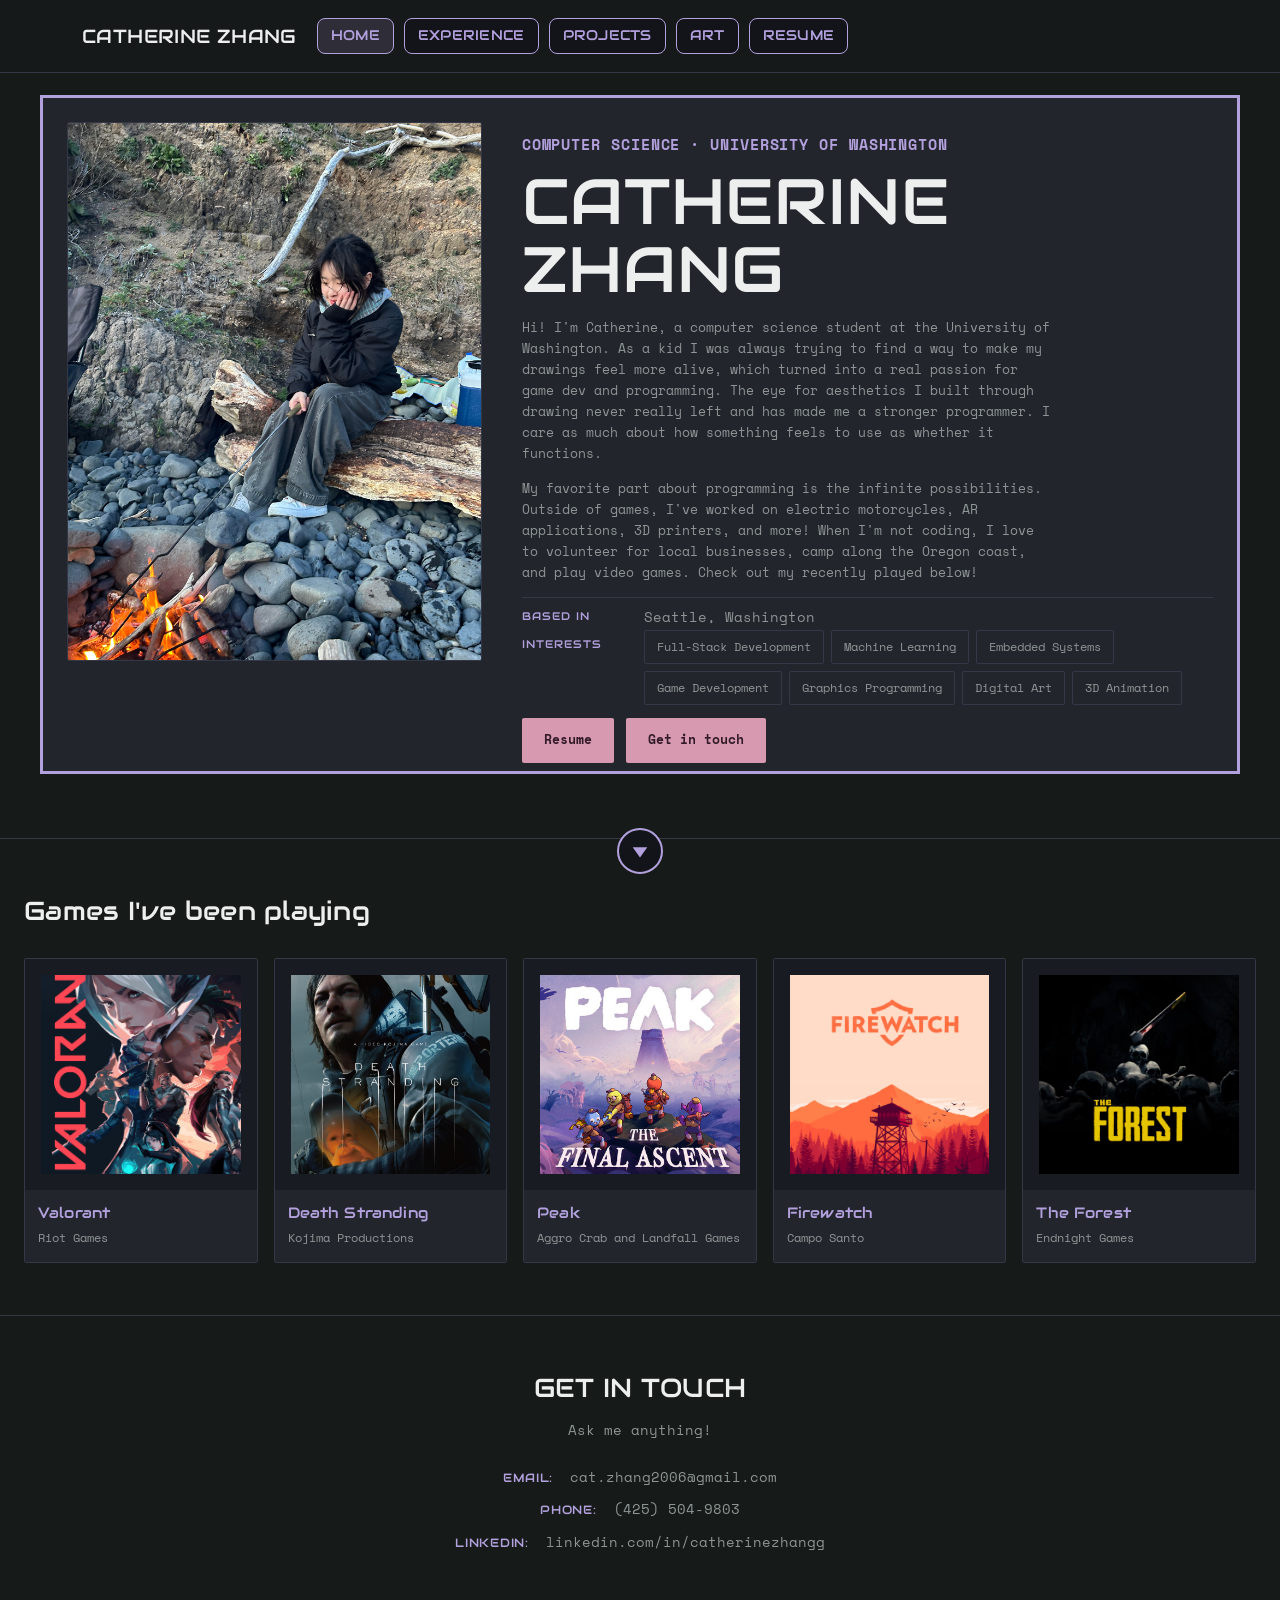
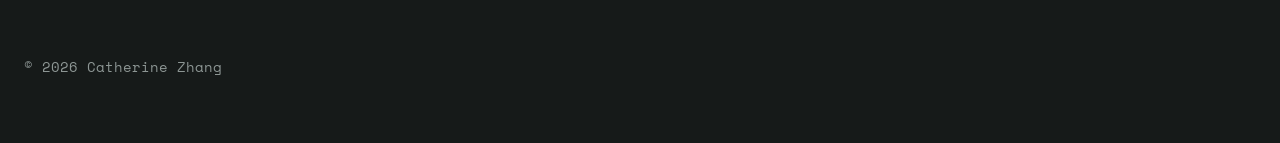
==== commit e5e9e171: "Rebuild the art gallery around full-size pieces The square grid was cropping everything with object-" ====
--- a/index.html
+++ b/index.html
@@ -36,12 +36,11 @@
         <div class="eyebrow">COMPUTER SCIENCE · UNIVERSITY OF WASHINGTON</div>
         <h1>Catherine Zhang</h1>
         <p class="bio">
-          Hi! I'm Catherine, a computer science student at the Univeristy of Washington. 
-          As a kid I was always trying to find a way to make my drawings feel more alive. 
-          My curiosity peaked after getting my first 3Ds, and that turned into a real passion 
-          for game dev and programming. The eye for aesthetics I built through drawing never
-          really left and has made me a stronger programmer. I care as much about how something feels
-          to use as whether it functions.
+          Hi! I'm Catherine, a computer science student at the University of Washington.
+          As a kid I was always trying to find a way to make my drawings feel more alive,
+          which turned into a real passion for game dev and programming. The eye for
+          aesthetics I built through drawing never really left and has made me a stronger
+          programmer. I care as much about how something feels to use as whether it functions.
         </p>
         <p class="bio">
           My favorite part about programming is the infinite possibilities. Outside of games, I've worked on
--- a/styles.css
+++ b/styles.css
@@ -322,6 +322,14 @@
 .page-header { padding: 56px 0 8px; }
 .page-header h1 { font-size: 2.4rem; }
 .page-header p { color: var(--text-muted); margin-top: 10px; max-width: 60ch; }
+
+.page-header p a {
+  color: var(--accent);
+  text-decoration: underline;
+  text-underline-offset: 2px;
+}
+
+.page-header p a:hover { color: var(--accent-2); }
 
 /* line the page title up with the left edge of the block beneath it */
 .page-header.inset { padding-top: 34px; }
@@ -491,14 +499,19 @@
 .folder-text p { color: var(--text-muted); margin: 0 0 16px; }
 
 .folder-play {
+  display: flex;
+  flex-wrap: wrap;
+  gap: 8px 20px;
   margin: 0 0 16px;
   font-family: var(--font-heading);
   font-size: 0.82rem;
 }
 
+/* the translucent rule separates the blurb above from the build notes below */
 .folder-bullets {
   margin: 0;
-  padding-left: 18px;
+  padding: 18px 0 0 18px;
+  border-top: 1px solid rgba(236, 239, 238, 0.14);
   color: var(--text-muted);
 }
 
@@ -522,6 +535,23 @@
   border: 1px solid var(--panel-line);
   border-radius: 2px;
   background: var(--sunken);
+}
+
+.folder-embed {
+  position: relative;
+  aspect-ratio: 16 / 9;
+  border: 1px solid var(--panel-line);
+  border-radius: 2px;
+  overflow: hidden;
+  background: var(--sunken);
+}
+
+.folder-embed iframe {
+  position: absolute;
+  inset: 0;
+  width: 100%;
+  height: 100%;
+  border: 0;
 }
 
 .folder-shots.is-grid .folder-shot.is-wide { grid-column: 1 / -1; }
@@ -725,25 +755,82 @@
 
 /* ---------- Art gallery ---------- */
 
-.art-grid { display: grid; grid-template-columns: repeat(3, 1fr); gap: 18px; }
-
-.art-grid .thumb {
-  aspect-ratio: 1;
-  background: var(--sunken);
-  border: 1px solid var(--panel-line);
-  border-radius: 2px;
-  overflow: hidden;
+/* every piece keeps its own proportions: no frame, no crop, capped by height so
+   wildly different shapes still carry similar visual weight down the page */
+.art-grid {
+  display: flex;
+  flex-direction: column;
+  align-items: center;
+  gap: 48px;
+}
+
+.art-piece {
+  margin: 0;
+  width: fit-content;
+  max-width: 100%;
+}
+
+.art-shots {
+  display: flex;
+  flex-wrap: wrap;
+  justify-content: center;
+  align-items: flex-start;
+  gap: 16px;
+}
+
+.art-shots img {
+  display: block;
+  width: auto;
+  height: auto;
+  max-width: 100%;
+  max-height: 340px;
+  border-radius: 2px;
+  cursor: zoom-in;
+}
+
+/* fit-content on the figure keeps this exactly as wide as the art above it */
+.art-piece figcaption {
+  margin-top: 12px;
+  font-size: 0.82rem;
+  line-height: 1.5;
+  color: var(--text-muted);
+}
+
+/* captionBeside: true sets the caption alongside a tall piece rather than under */
+.art-piece.is-beside {
+  display: flex;
+  align-items: center;
+  gap: 32px;
+}
+
+.art-piece.is-beside figcaption {
+  margin-top: 0;
+  max-width: 34ch;
+}
+
+.lightbox {
+  position: fixed;
+  inset: 0;
+  z-index: 100;
   display: flex;
   align-items: center;
   justify-content: center;
-  color: var(--text-muted);
-  font-size: 0.8rem;
-  text-align: center;
-  padding: 12px;
-}
-
-.art-grid .thumb img { width: 100%; height: 100%; object-fit: cover; }
-.art-grid figcaption { font-size: 0.85rem; color: var(--text-muted); margin-top: 8px; }
+  padding: 40px;
+  background: rgba(12, 14, 18, 0.94);
+  cursor: zoom-out;
+}
+
+.lightbox[hidden] { display: none; }
+
+.lightbox img {
+  display: block;
+  width: auto;
+  height: auto;
+  max-width: 100%;
+  max-height: 100%;
+}
+
+.no-scroll { overflow: hidden; }
 
 /* ---------- Resume page ---------- */
 
@@ -784,7 +871,7 @@
   :root { --block-inset: 0px; }
   .hero-panel { grid-template-columns: 1fr; padding: 24px; }
   .games-row { grid-template-columns: repeat(2, 1fr); }
-  .art-grid { grid-template-columns: repeat(2, 1fr); }
+  .art-shots img { max-height: 240px; }
   nav.site-nav .wrap { flex-wrap: wrap; height: auto; padding: 14px 24px; }
   .nav-left { gap: 12px; }
   .nav-links { gap: 6px; flex-wrap: wrap; }
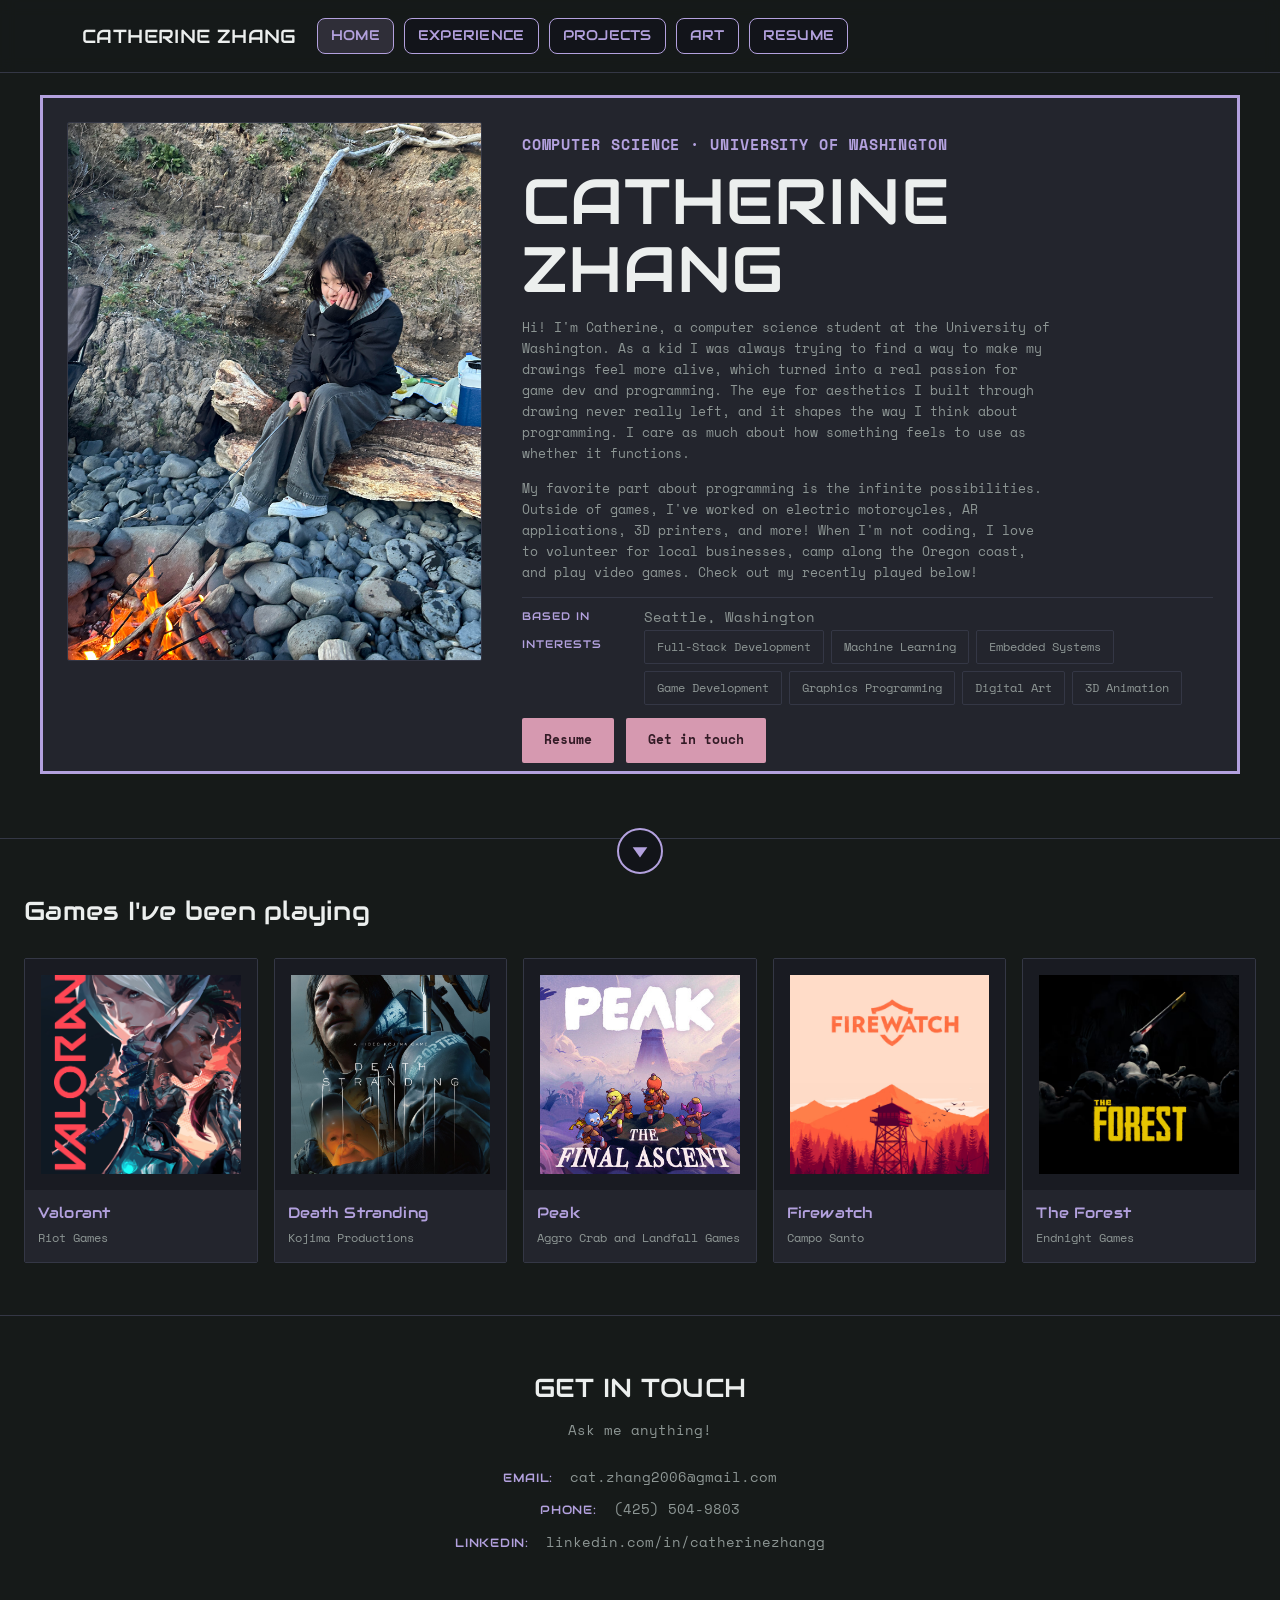
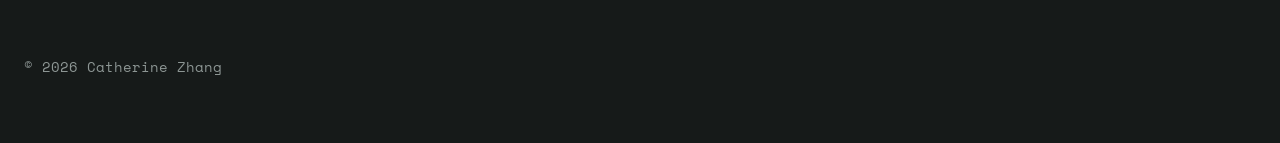
==== commit ea2a7f0f: "Soften the bio's claim about drawing and programming Describes the influence rather than rating the " ====
--- a/index.html
+++ b/index.html
@@ -39,8 +39,8 @@
           Hi! I'm Catherine, a computer science student at the University of Washington.
           As a kid I was always trying to find a way to make my drawings feel more alive,
           which turned into a real passion for game dev and programming. The eye for
-          aesthetics I built through drawing never really left and has made me a stronger
-          programmer. I care as much about how something feels to use as whether it functions.
+          aesthetics I built through drawing never really left, and it shapes the way I think
+          about programming. I care as much about how something feels to use as whether it functions.
         </p>
         <p class="bio">
           My favorite part about programming is the infinite possibilities. Outside of games, I've worked on
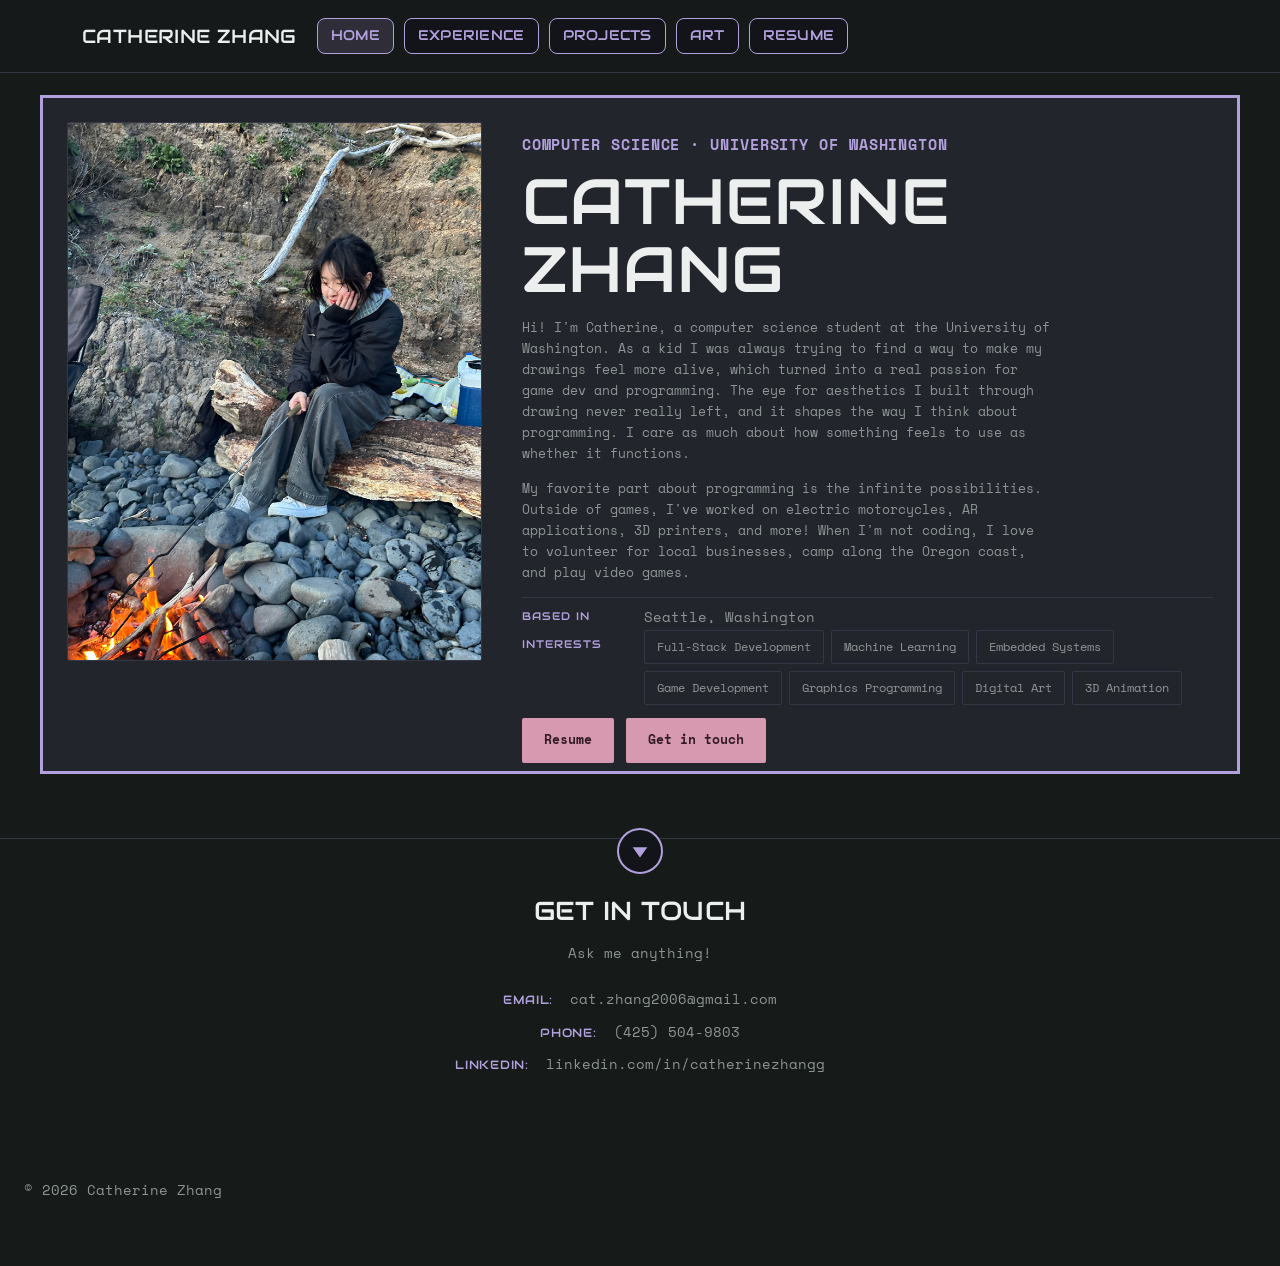
==== commit 73831e97: "Remove the games section from the home page Drops the section along with the code that only served i" ====
--- a/index.html
+++ b/index.html
@@ -46,7 +46,7 @@
           My favorite part about programming is the infinite possibilities. Outside of games, I've worked on
           electric motorcycles, AR applications, 3D printers, and more!
           When I'm not coding, I love to volunteer for local businesses, camp along the Oregon coast,
-          and play video games. Check out my recently played below!
+          and play video games.
         </p>
         <dl class="facts">
           <div class="row">
@@ -72,13 +72,6 @@
         </div>
       </div>
     </div>
-  </div>
-</section>
-
-<section class="section">
-  <div class="wrap">
-    <h2>Games I've been playing</h2>
-    <div class="games-row" id="games-row"></div>
   </div>
 </section>
 
--- a/styles.css
+++ b/styles.css
@@ -153,13 +153,6 @@
   border: 1px solid var(--panel-line);
 }
 
-.placeholder-note {
-  color: var(--text-muted);
-  font-size: 0.85rem;
-  text-align: center;
-  padding: 24px;
-}
-
 .hero-photo img { position: absolute; inset: 0; width: 100%; height: 100%; object-fit: cover; }
 
 /* centres the text against the photo where there is room; the transform nudges
@@ -258,64 +251,6 @@
 
 .section { padding: 52px 0; border-top: 1px solid var(--panel-line); }
 .section h2 { font-size: 1.6rem; margin-bottom: 26px; }
-
-/* ---------- Games row ---------- */
-
-.games-row {
-  display: grid;
-  grid-template-columns: repeat(5, 1fr);
-  gap: 16px;
-}
-
-.game-card {
-  display: block;
-  position: relative;
-  border-radius: 2px;
-  overflow: hidden;
-  border: 1px solid var(--panel-line);
-  transition: border-color 0.15s ease;
-}
-
-a.game-card:hover { border-color: var(--accent-2); }
-a.game-card:hover .caption h3 { color: var(--accent-2); }
-
-.game-card .thumb {
-  aspect-ratio: 1;
-  background: var(--sunken);
-  display: flex;
-  align-items: center;
-  justify-content: center;
-  color: var(--text-muted);
-  font-size: 0.8rem;
-  text-align: center;
-  padding: 16px;
-}
-
-.game-card .thumb img { width: 100%; height: 100%; object-fit: cover; }
-
-.game-card .caption {
-  padding: 11px 13px 13px;
-  background: var(--panel);
-}
-
-.game-card .caption h3 {
-  font-size: 0.92rem;
-  color: var(--accent);
-  margin-bottom: 4px;
-}
-
-.game-card .caption p {
-  font-style: italic;
-  color: var(--text-muted);
-  font-size: 0.85rem;
-  margin: 0;
-}
-
-.game-card .caption p.dev {
-  font-style: normal;
-  font-size: 0.72rem;
-  margin-bottom: 2px;
-}
 
 /* ---------- Generic page header ---------- */
 
@@ -864,13 +799,11 @@
 @media (max-width: 1100px) {
   .folder-grid { grid-template-columns: 1fr; gap: 26px; }
   .folder-body { min-height: 0; }
-  .games-row { grid-template-columns: repeat(3, 1fr); }
 }
 
 @media (max-width: 760px) {
   :root { --block-inset: 0px; }
   .hero-panel { grid-template-columns: 1fr; padding: 24px; }
-  .games-row { grid-template-columns: repeat(2, 1fr); }
   .art-shots img { max-height: 240px; }
   nav.site-nav .wrap { flex-wrap: wrap; height: auto; padding: 14px 24px; }
   .nav-left { gap: 12px; }
@@ -887,7 +820,7 @@
 
 @media (prefers-reduced-motion: reduce) {
   html { scroll-behavior: auto; }
-  .nav-links a, .btn, .folder-tab, .folder-arrow, .contact-list a, .game-card { transition: none; }
+  .nav-links a, .btn, .folder-tab, .folder-arrow, .contact-list a { transition: none; }
   .scroll-cue { animation: none; }
 }
 
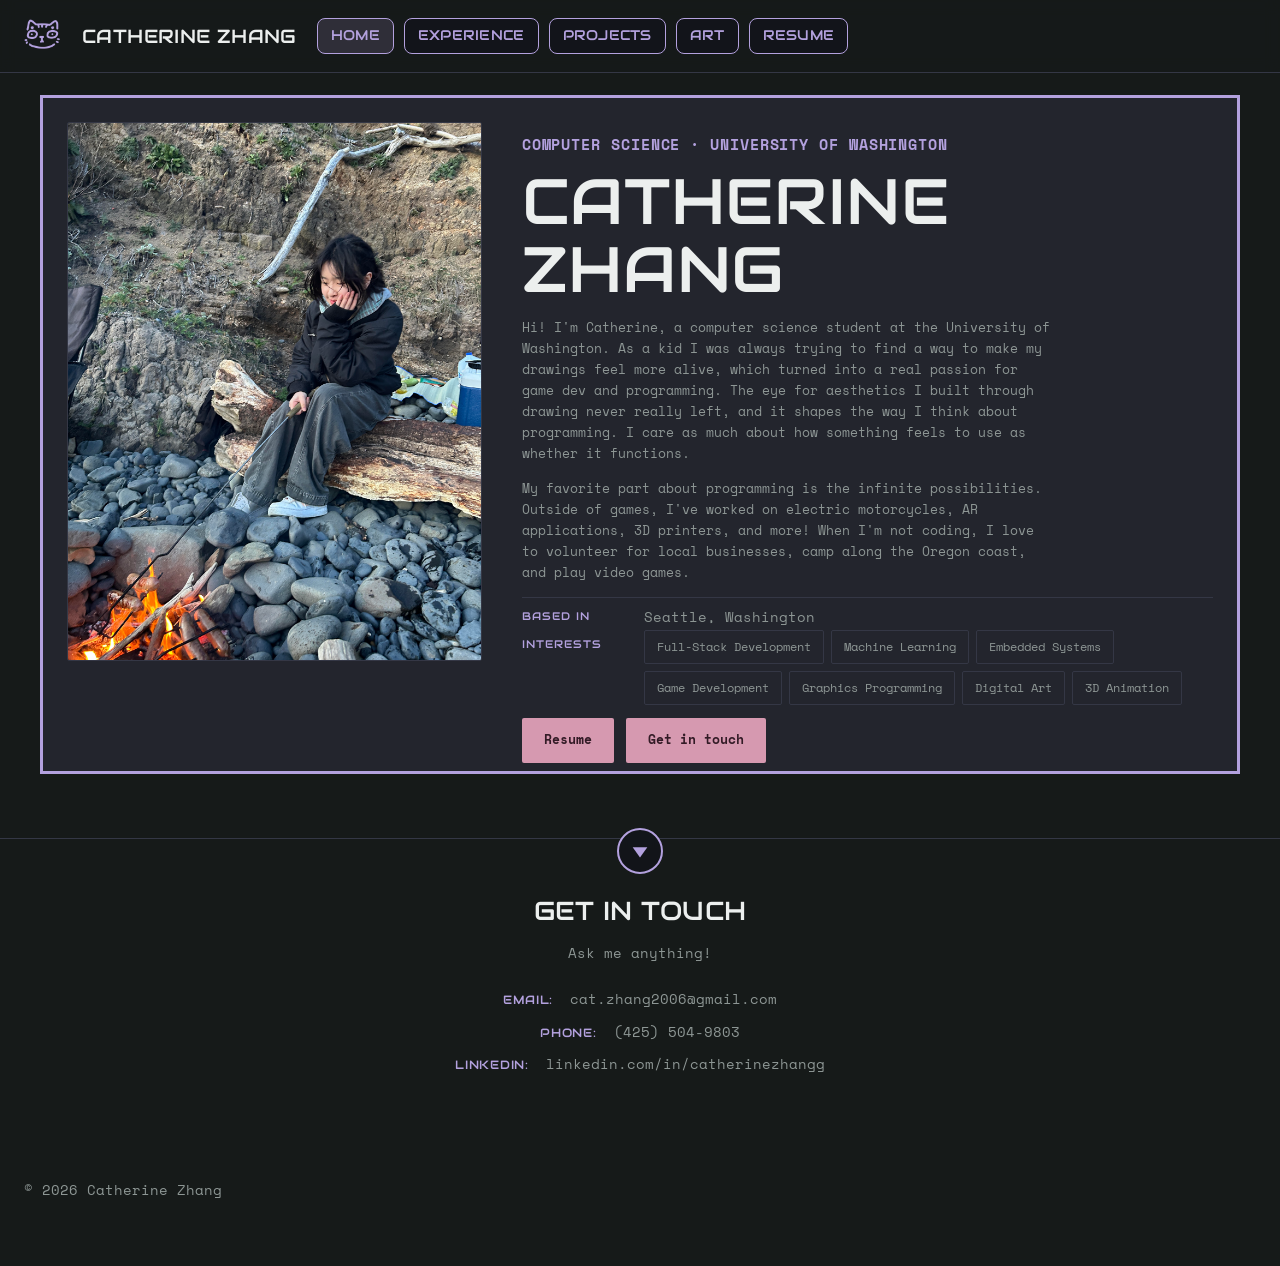
==== commit fd87755d: "Add the site logo to the nav and browser tab Fills the placeholder slot beside the name and wires up" ====
--- a/index.html
+++ b/index.html
@@ -4,6 +4,8 @@
 <meta charset="UTF-8">
 <meta name="viewport" content="width=device-width, initial-scale=1.0">
 <title>Catherine</title>
+<link rel="icon" type="image/png" href="assets/logo.png">
+<link rel="apple-touch-icon" href="assets/logo.png">
 <link rel="stylesheet" href="styles.css">
 </head>
 <body>
@@ -12,7 +14,7 @@
   <div class="wrap">
     <div class="nav-left">
       <div class="nav-logo">
-        <!-- Replace this div's content with: <img src="assets/logo.png" alt="Catherine Zhang logo"> -->
+        <img src="assets/logo.png" alt="Catherine Zhang logo">
       </div>
       <div class="nav-name">Catherine Zhang</div>
       <ul class="nav-links">
